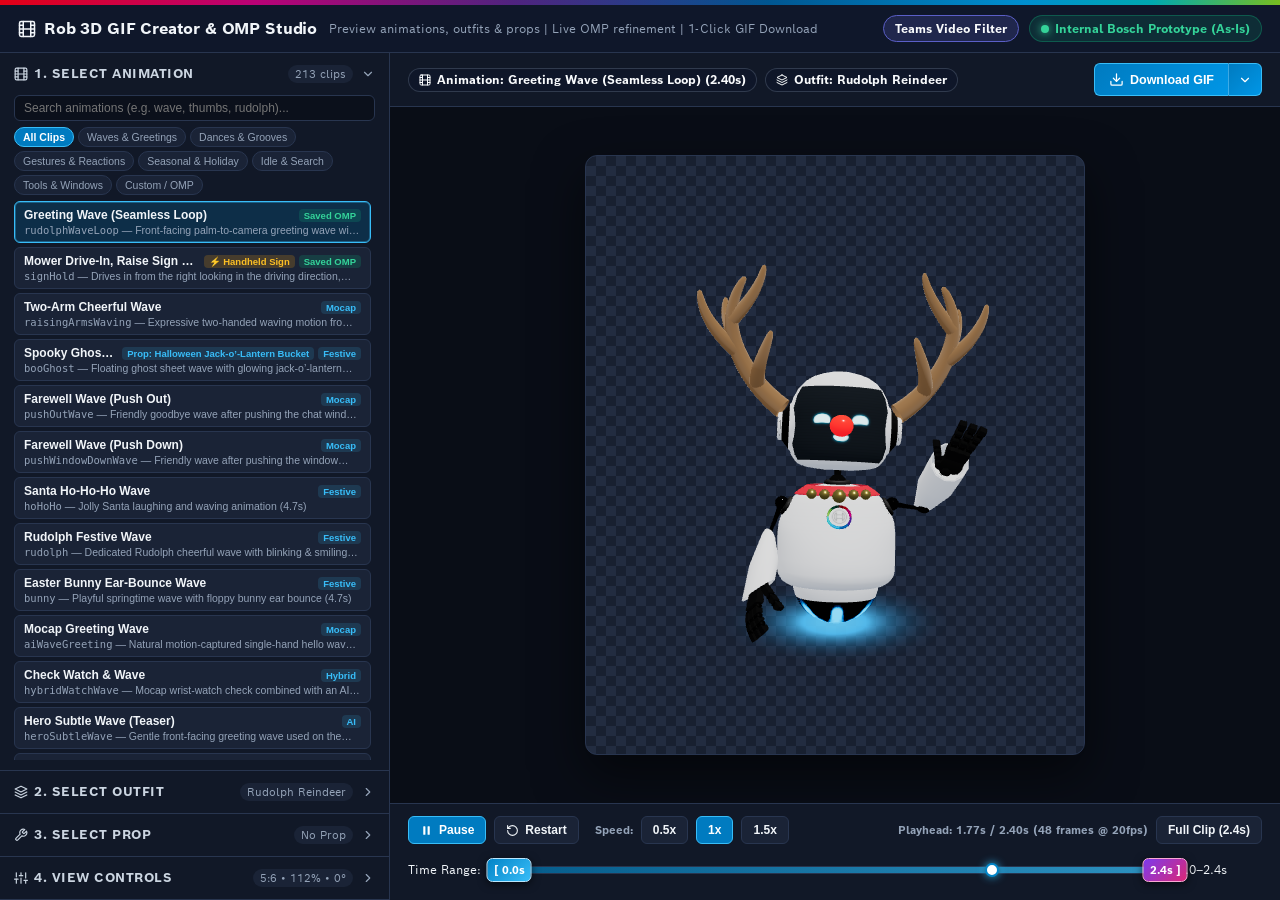
==== index.html @ f1e0ef7d "deploy(gh-pages): publish static build from mocap-tools/gif-creator (2026-11-20T11:01:59.114Z)" ====
<!doctype html>
<html lang="en">
  <head>
    <meta charset="UTF-8" />
    <meta name="viewport" content="width=device-width, initial-scale=1.0" />
    <link rel="icon" type="image/svg+xml" href="./favicon.svg" />
    <link rel="alternate icon" type="image/png" href="./favicon.png" />
    <title>Rob 3D GIF Creator &amp; OMP Studio</title>
    <script type="module" crossorigin src="./assets/main-5LdXqwnO.js"></script>
    <link rel="modulepreload" crossorigin href="./assets/catalogData-D6kI6kVs.js">
    <link rel="stylesheet" crossorigin href="./assets/main-BiFU96hM.css">
  </head>
  <body>
    <div id="root"></div>
  </body>
</html>
---- assets/main-BiFU96hM.css ----
@font-face{font-family:BoschSans;src:url(/fonts/boschsans_regular.woff2) format("woff2");font-weight:400;font-style:normal;font-display:swap}@font-face{font-family:BoschSans;src:url(/fonts/boschsans_bold.woff2) format("woff2");font-weight:700;font-style:normal;font-display:swap}:root{--bg-app: #0b101b;--bg-panel: #111827;--bg-card: #1a2336;--bg-card-hover: #222e46;--border: #28354f;--border-active: #0088d4;--text: #f1f5f9;--text-muted: #94a3b8;--accent: #007bc0;--accent-bright: #38bdf8;--success: #10b981;--warning: #f59e0b;--danger: #ef4444}*{box-sizing:border-box}html,body{margin:0;padding:0;width:100%;height:100%;background:var(--bg-app);color:var(--text);font-family:BoschSans,-apple-system,BlinkMacSystemFont,Segoe UI,Roboto,sans-serif;overflow:hidden}.studio-shell{display:flex;flex-direction:column;width:100vw;height:100vh}.bosch-stripe{height:5px;width:100%;background:linear-gradient(90deg,#e20015,#b90276,#50237f,#005691,#008ecf 80%,#00a8b0,#78be20);flex-shrink:0}.studio-header{display:flex;align-items:center;justify-content:space-between;padding:10px 18px;background:#0f172a;border-bottom:1px solid var(--border);flex-shrink:0}.header-brand{display:flex;align-items:center;gap:12px}.header-title{font-size:16px;font-weight:700;letter-spacing:-.01em;display:flex;align-items:center;gap:8px}.header-sub{font-size:12px;color:var(--text-muted)}.header-badges{display:flex;align-items:center;gap:10px}.omp-badge{display:inline-flex;align-items:center;gap:6px;padding:5px 11px;border-radius:999px;font-size:12px;font-weight:700;background:#10b98124;color:#34d399;border:1px solid rgba(16,185,129,.32)}.omp-badge.is-offline{background:#f59e0b24;color:#fbbf24;border-color:#f59e0b52}.omp-dot{width:8px;height:8px;border-radius:50%;background:currentColor;box-shadow:0 0 8px currentColor}.studio-grid{display:grid;grid-template-columns:390px 1fr;flex:1;min-height:0}.panel-col{display:flex;flex-direction:column;background:var(--bg-panel);border-right:1px solid var(--border);min-height:0;overflow-y:auto}.panel-section{display:flex;flex-direction:column;padding:10px 14px;border-bottom:1px solid var(--border);flex-shrink:0}.panel-section.is-collapsed{padding:10px 14px}.panel-section.selector-section.is-open{flex:1;min-height:180px;flex-shrink:1}.section-head{display:flex;align-items:center;justify-content:space-between;margin-bottom:8px}.section-head.is-collapsible{width:100%;background:none;border:none;padding:2px 0;color:inherit;font-family:inherit;cursor:pointer;text-align:left;margin-bottom:0}.panel-section.is-open>.section-head.is-collapsible{margin-bottom:10px}.section-head-right{display:inline-flex;align-items:center;gap:8px;min-width:0}.section-chevron{display:inline-flex;color:var(--text-muted);transition:transform .15s ease}.section-chevron.is-collapsed{transform:rotate(-90deg)}.section-title{font-size:12.5px;font-weight:700;text-transform:uppercase;letter-spacing:.04em;color:#cbd5e1;display:flex;align-items:center;gap:6px}.section-count{font-size:11px;color:var(--text-muted);background:var(--bg-card);padding:2px 7px;border-radius:999px}.search-input{width:100%;background:#0b101b;border:1px solid var(--border);border-radius:6px;padding:5px 9px;color:var(--text);font-size:12px;margin-bottom:6px;outline:none}.search-input:focus{border-color:var(--accent-bright)}.cat-pills{display:flex;flex-wrap:wrap;gap:4px;margin-bottom:6px}.cat-pill{display:inline-flex;align-items:center;gap:5px;background:var(--bg-card);border:1px solid var(--border);color:var(--text-muted);font-size:10.5px;padding:3px 8px;border-radius:999px;cursor:pointer;transition:all .12s ease}.cat-pill:hover{color:var(--text);border-color:#475569}.cat-pill.is-active{background:var(--accent);border-color:var(--accent-bright);color:#fff;font-weight:700}.catalog-list{flex:1;overflow-y:auto;display:flex;flex-direction:column;gap:4px;padding-right:4px}.catalog-card{display:flex;align-items:flex-start;justify-content:space-between;gap:8px;padding:6px 9px;border-radius:6px;background:var(--bg-card);border:1px solid var(--border);cursor:pointer;text-align:left;color:var(--text);transition:all .12s ease}.catalog-card:hover{background:var(--bg-card-hover);border-color:#3b4d6b}.catalog-card.is-selected{background:#007bc038;border-color:var(--accent-bright);box-shadow:inset 0 0 0 1px #38bdf859}.card-body{flex:1;min-width:0}.card-title-row{display:flex;align-items:center;justify-content:space-between;gap:6px}.card-title{font-size:12px;font-weight:700;white-space:nowrap;overflow:hidden;text-overflow:ellipsis}.card-desc{font-size:10.5px;color:var(--text-muted);margin-top:2px;display:-webkit-box;-webkit-line-clamp:1;-webkit-box-orient:vertical;overflow:hidden}.card-badge{font-size:9.5px;font-weight:700;padding:1px 5px;border-radius:4px;background:#38bdf824;color:var(--accent-bright);flex-shrink:0}.card-badge.is-custom{background:#10b9812e;color:#34d399}.card-badge.is-draft{background:#f59e0b33;color:#fbbf24}.card-badge.is-dance{background:#a855f738;color:#d8b4fe}.view-control-row{display:flex;align-items:center;justify-content:space-between;gap:8px;margin-bottom:7px;font-size:11.5px}.view-control-row input[type=range]{flex:1;accent-color:var(--accent-bright)}.omp-save-group{background:#0b101b;border:1px solid var(--border);border-radius:7px;padding:8px;margin-top:7px;display:flex;flex-direction:column;gap:5px}.omp-save-head{display:flex;align-items:center;justify-content:space-between;font-size:11px;font-weight:700;color:#cbd5e1}.omp-save-inputs{display:grid;grid-template-columns:1fr 1.3fr;gap:5px}.stage-col{display:flex;flex-direction:column;background:#090d16;min-height:0;overflow:hidden}.stage-toolbar{display:flex;align-items:center;justify-content:space-between;gap:10px;padding:10px 18px;background:#111827;border-bottom:1px solid var(--border);position:relative;z-index:20}.toolbar-group{display:flex;align-items:center;gap:8px}.toolbar-label{font-size:11px;color:var(--text-muted);font-weight:700}.btn{display:inline-flex;align-items:center;justify-content:center;gap:6px;background:var(--bg-card);border:1px solid var(--border);color:var(--text);font-size:12px;font-weight:700;padding:6px 11px;border-radius:6px;cursor:pointer;transition:all .12s ease}.btn:hover:not(:disabled){background:var(--bg-card-hover);border-color:#475569}.btn:disabled{opacity:.5;cursor:not-allowed}.btn.is-active{background:var(--accent);border-color:var(--accent-bright);color:#fff}.btn-primary{background:linear-gradient(135deg,#007bc0,#0096e6);border-color:#38bdf8;color:#fff;padding:8px 14px;font-size:12.5px}.btn-primary:hover:not(:disabled){filter:brightness(1.08)}.btn-success{background:#10b98133;border-color:#10b981;color:#34d399}.btn-success:hover:not(:disabled){background:#10b98152}.split-download-wrap{position:relative;display:inline-flex;align-items:stretch}.split-main-btn{border-top-right-radius:0;border-bottom-right-radius:0;border-right:none}.split-arrow-btn{border-top-left-radius:0;border-bottom-left-radius:0;padding:8px 9px;border-left:1px solid rgba(255,255,255,.24)}.export-options-popover{position:absolute;top:calc(100% + 8px);right:0;width:428px;max-height:calc(100vh - 85px);overflow-y:auto;background:#111827;border:1px solid #38bdf8;border-radius:10px;padding:12px;box-shadow:0 18px 42px #000000b3;z-index:50;display:flex;flex-direction:column;gap:8px}.format-mode-grid{display:grid;grid-template-columns:repeat(3,1fr);gap:6px}.format-mode-card{display:flex;flex-direction:column;align-items:flex-start;gap:3px;background:#0b101b;border:1px solid var(--border);border-radius:7px;padding:7px 9px;color:var(--text);cursor:pointer;text-align:left;transition:all .12s ease}.format-mode-card:hover{border-color:#475569;background:var(--bg-card)}.format-mode-card.is-selected{background:#007bc038;border-color:var(--accent-bright);box-shadow:inset 0 0 0 1px #38bdf859}.format-mode-card.is-video.is-selected{background:#a855f738;border-color:#c084fc;box-shadow:inset 0 0 0 1px #c084fc59}.format-mode-card.is-webm.is-selected{background:#10b98138;border-color:#34d399;box-shadow:inset 0 0 0 1px #34d39959}.format-mode-title{display:flex;align-items:center;gap:5px;font-size:11.5px;font-weight:700}.format-mode-sub{font-size:10px;color:var(--text-muted);line-height:1.25}.btn-video{background:linear-gradient(135deg,#7c3aed,#db2777);border-color:#f472b6;color:#fff;padding:8px 14px;font-size:12.5px}.btn-video:hover:not(:disabled){filter:brightness(1.08)}.btn-webm{background:linear-gradient(135deg,#059669,#0284c7);border-color:#34d399;color:#fff;padding:8px 14px;font-size:12.5px}.btn-webm:hover:not(:disabled){filter:brightness(1.08)}.music-pill{display:inline-flex;align-items:center;gap:6px;background:#a855f72e;border:1px solid rgba(192,132,252,.45);color:#f3e8ff;padding:4px 10px;border-radius:999px;font-size:11.5px;font-weight:700}.stage-viewport-wrap{flex:1;display:flex;align-items:center;justify-content:center;position:relative;min-height:0;padding:16px;overflow:hidden}.stage-frame{position:relative;border-radius:12px;border:1px solid var(--border);box-shadow:0 20px 50px #0000008c;overflow:hidden}.stage-frame.bg-transparent{background-color:#182030;background-image:linear-gradient(45deg,#222c40 25%,transparent 25%),linear-gradient(-45deg,#222c40 25%,transparent 25%),linear-gradient(45deg,transparent 75%,#222c40 75%),linear-gradient(-45deg,transparent 75%,#222c40 75%);background-size:20px 20px;background-position:0 0,0 10px,10px -10px,-10px 0}.stage-frame.bg-white{background:#fff}.stage-frame.bg-dark{background:radial-gradient(circle at 50% 45%,#1e293b,#0f172a 70%,#090d16)}.stage-hud-overlay{position:absolute;top:12px;left:12px;right:12px;display:flex;justify-content:space-between;pointer-events:none;z-index:5}.hud-pill{display:inline-flex;align-items:center;gap:6px;background:#0f172ad1;-webkit-backdrop-filter:blur(8px);backdrop-filter:blur(8px);border:1px solid rgba(148,163,184,.25);color:#f8fafc;padding:4px 10px;border-radius:999px;font-size:11.5px;font-weight:700}@keyframes robSpin{to{transform:rotate(360deg)}}.stage-loading-overlay{position:absolute;inset:0;z-index:15;display:flex;align-items:center;justify-content:center;background:#0b101bb8;-webkit-backdrop-filter:blur(8px);backdrop-filter:blur(8px);padding:20px;pointer-events:none}.stage-loading-card{width:min(320px,90%);background:#111827f0;border:1px solid rgba(56,189,248,.42);border-radius:12px;padding:18px 20px;box-shadow:0 18px 40px #0009;display:flex;flex-direction:column;align-items:center;gap:10px;text-align:center}.stage-loading-spinner{width:34px;height:34px;border-radius:50%;border:3px solid rgba(56,189,248,.22);border-top-color:#38bdf8;border-right-color:#007bc0;animation:robSpin .75s linear infinite;flex-shrink:0}.stage-loading-spinner.is-sm{width:14px;height:14px;border-width:2px}.stage-loading-title-row{width:100%;display:flex;align-items:center;justify-content:space-between;gap:8px}.stage-loading-title{font-size:13px;font-weight:700;color:#f8fafc}.stage-loading-pct{font-size:12px;font-weight:700;color:#38bdf8}.stage-loading-bar{width:100%;height:6px;background:#0b101b;border-radius:999px;overflow:hidden;border:1px solid rgba(56,189,248,.25)}.stage-loading-bar-fill{height:100%;background:linear-gradient(90deg,#007bc0,#38bdf8 65%,#34d399);border-radius:999px;transition:width .14s ease-out}.stage-loading-sub{font-size:11px;color:var(--text-muted);line-height:1.35}.stage-loading-pill{position:absolute;top:12px;left:50%;transform:translate(-50%);z-index:14;display:inline-flex;align-items:center;gap:8px;background:#0f172ae0;-webkit-backdrop-filter:blur(8px);backdrop-filter:blur(8px);border:1px solid rgba(56,189,248,.48);color:#f8fafc;padding:5px 12px;border-radius:999px;font-size:11.5px;font-weight:700;box-shadow:0 8px 24px #00000073;pointer-events:none}.timeline-bar{padding:12px 18px;background:#111827;border-top:1px solid var(--border);display:flex;flex-direction:column;gap:8px}.timeline-controls{display:flex;align-items:center;justify-content:space-between;gap:10px}.timeline-sliders{display:grid;grid-template-columns:88px 1fr 84px;align-items:center;gap:10px;font-size:11.5px}.timeline-sliders input[type=range]{width:100%;accent-color:var(--accent-bright)}.unified-range-slider{position:relative;height:36px;display:flex;align-items:center;-webkit-user-select:none;user-select:none;touch-action:none;cursor:pointer;padding:0 2px}.unified-range-track{position:relative;width:100%;height:8px;background:#0b101b;border:1px solid var(--border);border-radius:999px;overflow:visible}.unified-range-fill{position:absolute;top:0;bottom:0;background:linear-gradient(90deg,#0284c7a6,#38bdf8bf);border-radius:999px;pointer-events:none}.unified-range-playhead{position:absolute;top:50%;width:14px;height:14px;border-radius:50%;background:#fff;border:2.5px solid #0284c7;box-shadow:0 0 8px #38bdf8f2,0 1px 4px #000000a6;transform:translate(-50%,-50%);z-index:7;pointer-events:auto;cursor:ew-resize}.unified-range-playhead:hover{transform:translate(-50%,-50%) scale(1.15)}.unified-range-marker{position:absolute;top:50%;transform:translate(-50%,-50%);display:inline-flex;align-items:center;justify-content:center;gap:3px;height:24px;padding:0 6px;border-radius:6px;font-size:10.5px;font-weight:700;color:#fff;cursor:ew-resize;z-index:6;box-shadow:0 2px 8px #0009;white-space:nowrap;-webkit-user-select:none;user-select:none;transition:transform 90ms ease,filter 90ms ease}.unified-range-marker:hover{filter:brightness(1.1);transform:translate(-50%,-50%) scale(1.04)}.unified-range-marker.is-start{background:linear-gradient(135deg,#0284c7,#38bdf8);border:1px solid #bae6fd}.unified-range-marker.is-end{background:linear-gradient(135deg,#7c3aed,#db2777);border:1px solid #f9a8d4}.unified-range-bracket{font-weight:900;font-size:11px;opacity:.95}.unified-range-input{position:absolute;left:0;top:0;width:100%;height:100%;margin:0;background:transparent;-webkit-appearance:none;appearance:none;pointer-events:none;z-index:5;opacity:0}.unified-range-input::-webkit-slider-thumb{pointer-events:auto;width:30px;height:24px;cursor:ew-resize;-webkit-appearance:none;appearance:none;background:transparent;border:none}.unified-range-input::-moz-range-thumb{pointer-events:auto;width:30px;height:24px;cursor:ew-resize;background:transparent;border:none}.form-row{display:flex;flex-direction:column;gap:4px}.form-grid-2{display:grid;grid-template-columns:1fr 1fr;gap:8px}.form-label{font-size:11px;font-weight:700;color:var(--text-muted)}.form-input,.form-select{width:100%;background:#0b101b;border:1px solid var(--border);border-radius:6px;padding:6px 8px;color:var(--text);font-size:11.5px;font-family:inherit;outline:none}.form-input:focus,.form-select:focus{border-color:var(--accent-bright)}.progress-wrap{background:#0b101b;border:1px solid var(--border);border-radius:6px;overflow:hidden;height:22px;position:relative;min-width:210px}.progress-fill{height:100%;background:linear-gradient(90deg,#007bc0,#38bdf8);transition:width 80ms linear}.progress-text{position:absolute;inset:0;display:flex;align-items:center;justify-content:center;font-size:11px;font-weight:700;color:#fff}.gif-result-card{background:#0b101b;border:1px solid rgba(16,185,129,.45);border-radius:8px;padding:8px;display:flex;flex-direction:column;gap:6px}.gif-result-preview{width:100%;max-height:150px;object-fit:contain;border-radius:6px;background:#182030}
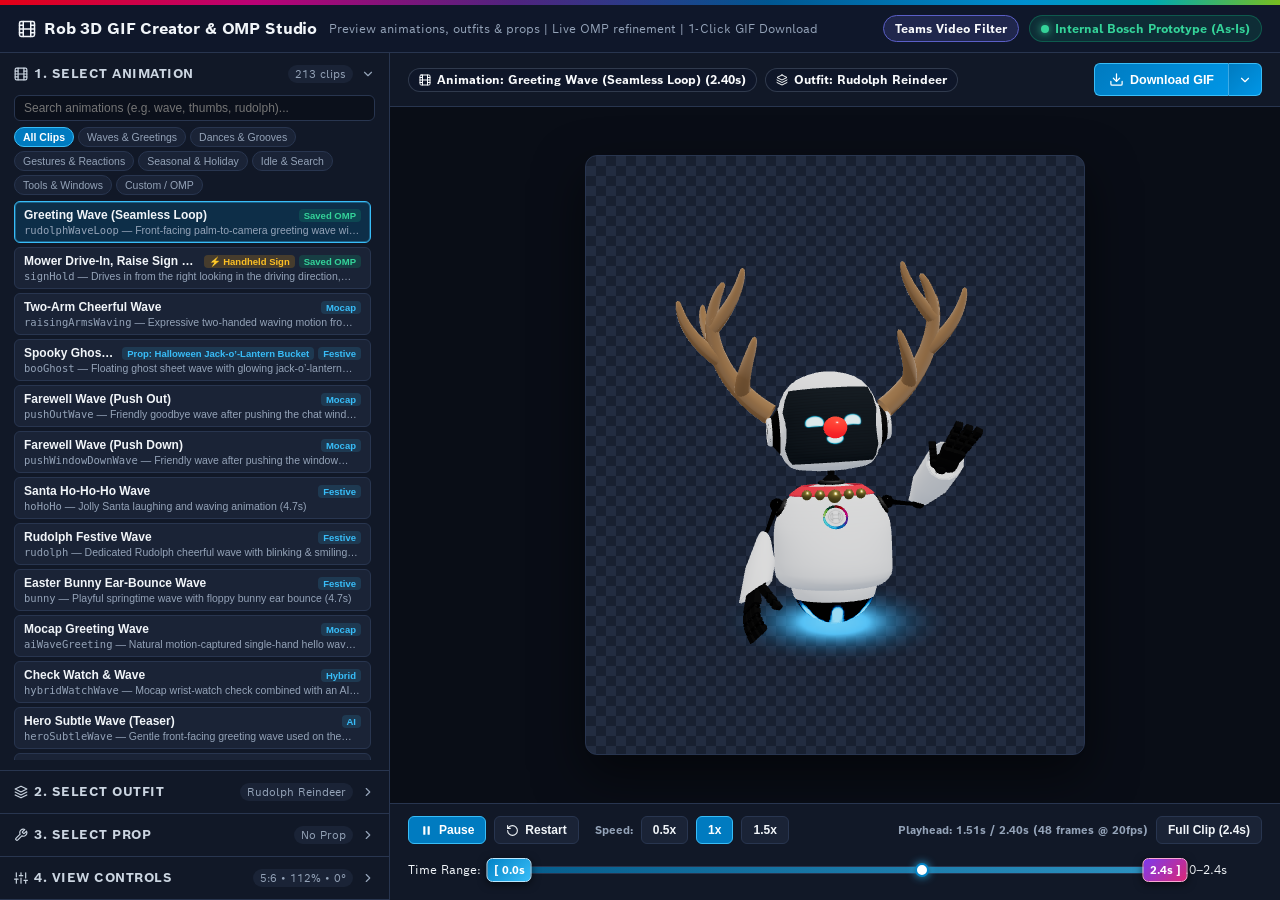
==== commit 51dde5f1: "deploy(gh-pages): publish static build from mocap-tools/gif-creator (2026-11-27T08:07:52.028Z)" ====
--- a/index.html
+++ b/index.html
@@ -6,8 +6,8 @@
     <link rel="icon" type="image/svg+xml" href="./favicon.svg" />
     <link rel="alternate icon" type="image/png" href="./favicon.png" />
     <title>Rob 3D GIF Creator &amp; OMP Studio</title>
-    <script type="module" crossorigin src="./assets/main-5LdXqwnO.js"></script>
-    <link rel="modulepreload" crossorigin href="./assets/catalogData-D6kI6kVs.js">
+    <script type="module" crossorigin src="./assets/main-DP0K_E7I.js"></script>
+    <link rel="modulepreload" crossorigin href="./assets/catalogData-U2rgJb6E.js">
     <link rel="stylesheet" crossorigin href="./assets/main-BiFU96hM.css">
   </head>
   <body>
